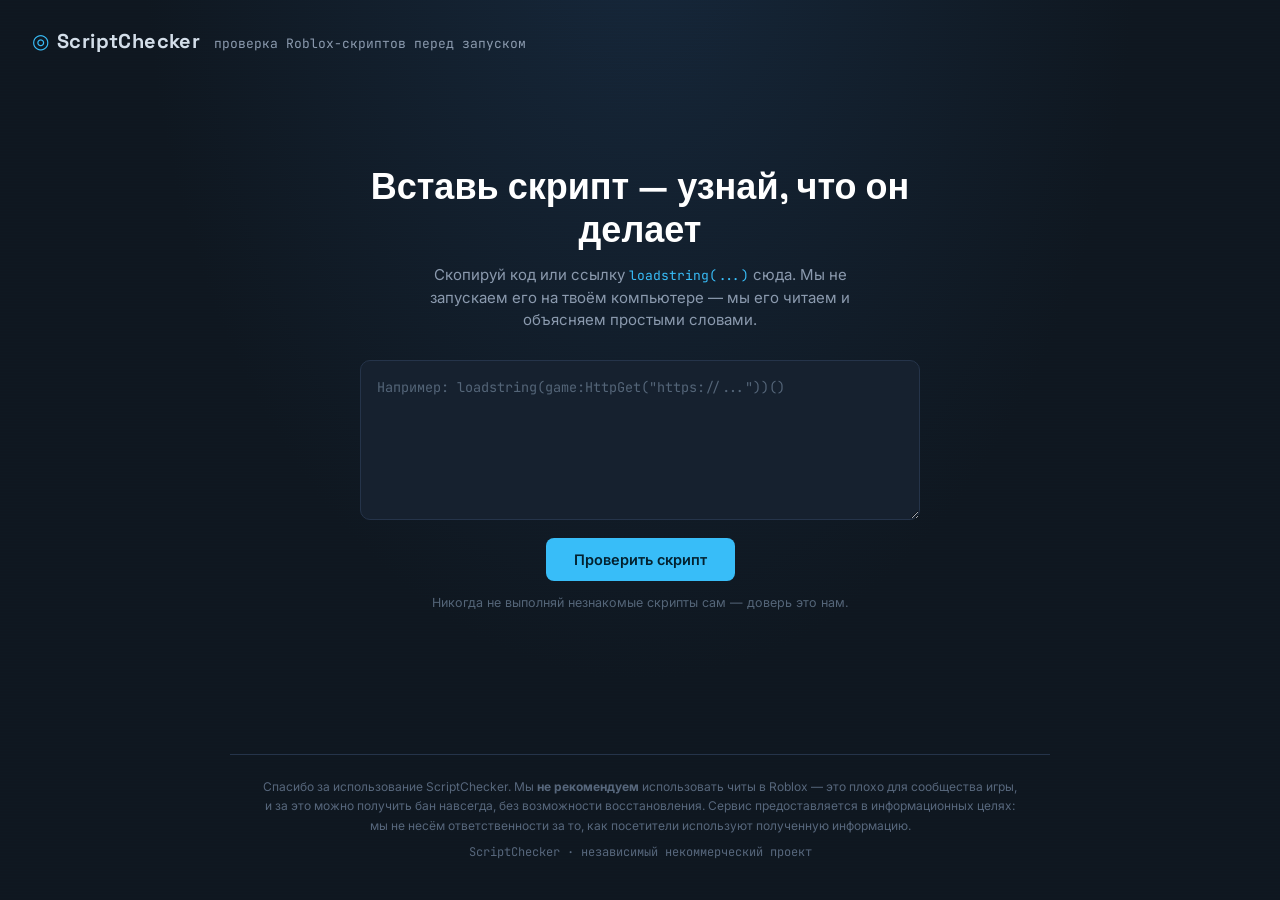
==== index.html @ 8f2dd5c6 "Add files via upload" ====
<!DOCTYPE html>
<html lang="ru">
<head>
<meta charset="UTF-8">
<meta name="viewport" content="width=device-width, initial-scale=1.0">
<title>ScriptChecker — проверка скриптов Roblox</title>
<link rel="preconnect" href="https://fonts.googleapis.com">
<link href="https://fonts.googleapis.com/css2?family=Space+Grotesk:wght@500;600;700&family=Inter:wght@400;500;600&family=JetBrains+Mono:wght@400;500&display=swap" rel="stylesheet">
<link rel="stylesheet" href="style.css">
</head>
<body>

<div class="scanlines"></div>

<header class="topbar">
  <div class="brand">
    <span class="brand-mark">◎</span>
    <span class="brand-name">ScriptChecker</span>
  </div>
  <div class="topbar-sub">проверка Roblox-скриптов перед запуском</div>
</header>

<main class="stage">

  <!-- STEP 1: input -->
  <section id="inputStage" class="stage-panel">
    <h1 class="hero-title">Вставь скрипт — узнай, что он делает</h1>
    <p class="hero-sub">Скопируй код или ссылку <code>loadstring(...)</code> сюда. Мы не запускаем его на твоём компьютере — мы его читаем и объясняем простыми словами.</p>

    <textarea id="scriptInput" class="script-input" placeholder='Например: loadstring(game:HttpGet("https://..."))()' spellcheck="false"></textarea>

    <button id="checkBtn" class="btn-primary">Проверить скрипт</button>
    <p class="hint">Никогда не выполняй незнакомые скрипты сам — доверь это нам.</p>
  </section>

  <!-- STEP 2: scanning -->
  <section id="scanStage" class="stage-panel hidden">
    <div class="radar">
      <div class="radar-ring"></div>
      <div class="radar-ring ring2"></div>
      <div class="radar-sweep"></div>
      <div class="radar-core">◎</div>
    </div>
    <p class="scan-label" id="scanLabel">Читаем код…</p>
  </section>

  <!-- STEP 3: result -->
  <section id="resultStage" class="stage-panel hidden">

    <div class="gauge-wrap">
      <svg class="gauge" viewBox="0 0 200 200">
        <circle class="gauge-track" cx="100" cy="100" r="86"></circle>
        <circle id="gaugeArc" class="gauge-arc" cx="100" cy="100" r="86"></circle>
      </svg>
      <div class="gauge-center">
        <span id="scoreNumber" class="score-number">0</span>
        <span class="score-percent">%</span>
      </div>
    </div>

    <h2 id="verdictTitle" class="verdict-title">—</h2>
    <p id="verdictSub" class="verdict-sub">—</p>

    <button id="detailsBtn" class="btn-secondary">Просмотреть результат</button>

    <div id="detailsPanel" class="details-panel hidden">
      <ul id="findingsList" class="findings-list"></ul>
      <p class="details-footnote">Мы показываем только то, <b>что скрипт пытается делать</b> — не сам код.</p>
    </div>

    <button id="resetBtn" class="btn-ghost">Проверить другой скрипт</button>
  </section>

</main>

<footer class="site-footer">
  <p>
    Спасибо за использование ScriptChecker. Мы <b>не рекомендуем</b> использовать читы в Roblox — это плохо
    для сообщества игры, и за это можно получить бан навсегда, без возможности восстановления.
    Сервис предоставляется в информационных целях: мы не несём ответственности за то, как посетители
    используют полученную информацию.
  </p>
  <p class="footer-org">ScriptChecker · независимый некоммерческий проект</p>
</footer>

<script src="script.js"></script>
</body>
</html>
---- style.css ----
:root{
  --ink:#0F1720;
  --panel:#16212F;
  --panel-2:#1E2C3D;
  --line:#25344A;
  --mist:#8B9AAE;
  --fog:#D3DEE9;
  --safe:#4ADE80;
  --caution:#FBBF24;
  --danger:#F87171;
  --cyan:#38BDF8;
  --font-display:'Space Grotesk', sans-serif;
  --font-body:'Inter', sans-serif;
  --font-mono:'JetBrains Mono', monospace;
}

*{box-sizing:border-box;}
html,body{margin:0;padding:0;}
body{
  background:
    radial-gradient(ellipse at 50% -10%, #16273a 0%, var(--ink) 55%);
  color:var(--fog);
  font-family:var(--font-body);
  min-height:100vh;
  display:flex;
  flex-direction:column;
  position:relative;
  overflow-x:hidden;
}

.scanlines{
  pointer-events:none;
  position:fixed; inset:0;
  background:repeating-linear-gradient(
    to bottom,
    rgba(56,189,248,0.025) 0px,
    rgba(56,189,248,0.025) 1px,
    transparent 1px,
    transparent 3px
  );
  mix-blend-mode:overlay;
  z-index:1;
}

.topbar{
  display:flex;
  align-items:baseline;
  gap:14px;
  padding:28px 32px 0;
  z-index:2;
}
.brand{display:flex; align-items:center; gap:8px;}
.brand-mark{color:var(--cyan); font-size:20px;}
.brand-name{
  font-family:var(--font-display);
  font-weight:700;
  font-size:20px;
  letter-spacing:0.02em;
  color:var(--fog);
}
.topbar-sub{
  color:var(--mist);
  font-size:13px;
  font-family:var(--font-mono);
}

.stage{
  flex:1;
  display:flex;
  align-items:center;
  justify-content:center;
  padding:40px 20px 60px;
  z-index:2;
}
.stage-panel{
  width:100%;
  max-width:560px;
  display:flex;
  flex-direction:column;
  align-items:center;
  text-align:center;
  animation:fadeIn 0.5s ease;
}
.hidden{display:none;}
@keyframes fadeIn{
  from{opacity:0; transform:translateY(8px);}
  to{opacity:1; transform:translateY(0);}
}

.hero-title{
  font-family:var(--font-display);
  font-weight:600;
  font-size:clamp(26px,4vw,36px);
  line-height:1.2;
  margin:0 0 12px;
  color:#fff;
}
.hero-sub{
  color:var(--mist);
  font-size:15px;
  line-height:1.5;
  max-width:460px;
  margin:0 0 28px;
}
.hero-sub code{
  font-family:var(--font-mono);
  color:var(--cyan);
  font-size:13px;
}

.script-input{
  width:100%;
  min-height:160px;
  resize:vertical;
  background:var(--panel);
  border:1px solid var(--line);
  border-radius:10px;
  color:var(--fog);
  font-family:var(--font-mono);
  font-size:13.5px;
  line-height:1.6;
  padding:16px;
  outline:none;
  transition:border-color 0.15s ease, box-shadow 0.15s ease;
}
.script-input::placeholder{color:#546578;}
.script-input:focus{
  border-color:var(--cyan);
  box-shadow:0 0 0 3px rgba(56,189,248,0.15);
}

.btn-primary, .btn-secondary, .btn-ghost{
  font-family:var(--font-body);
  font-weight:600;
  font-size:14.5px;
  border:none;
  border-radius:8px;
  cursor:pointer;
  padding:13px 28px;
  transition:transform 0.12s ease, filter 0.12s ease;
}
.btn-primary{
  margin-top:18px;
  background:var(--cyan);
  color:#03212f;
}
.btn-primary:hover{filter:brightness(1.08); transform:translateY(-1px);}
.btn-primary:active{transform:translateY(0);}

.hint{
  margin-top:14px;
  color:#546578;
  font-size:12.5px;
}

/* focus visibility */
button:focus-visible, textarea:focus-visible{
  outline:2px solid var(--cyan);
  outline-offset:2px;
}

/* --- scanning stage --- */
.radar{
  position:relative;
  width:160px;
  height:160px;
  display:flex;
  align-items:center;
  justify-content:center;
  margin-bottom:24px;
}
.radar-ring{
  position:absolute;
  inset:0;
  border-radius:50%;
  border:1px solid rgba(56,189,248,0.25);
}
.ring2{
  inset:22px;
  border-color:rgba(56,189,248,0.35);
}
.radar-sweep{
  position:absolute;
  inset:0;
  border-radius:50%;
  background:conic-gradient(from 0deg, rgba(56,189,248,0.55), transparent 35%);
  animation:spin 1.4s linear infinite;
}
.radar-core{
  position:relative;
  z-index:1;
  color:var(--cyan);
  font-size:22px;
  background:var(--ink);
  width:46px; height:46px;
  border-radius:50%;
  display:flex; align-items:center; justify-content:center;
  border:1px solid rgba(56,189,248,0.4);
}
@keyframes spin{ to{ transform:rotate(360deg); } }

.scan-label{
  font-family:var(--font-mono);
  color:var(--mist);
  font-size:13.5px;
}

/* --- result stage --- */
.gauge-wrap{
  position:relative;
  width:180px; height:180px;
  margin-bottom:18px;
}
.gauge{ width:100%; height:100%; transform:rotate(-90deg); }
.gauge-track{
  fill:none;
  stroke:var(--panel-2);
  stroke-width:12;
}
.gauge-arc{
  fill:none;
  stroke:var(--cyan);
  stroke-width:12;
  stroke-linecap:round;
  stroke-dasharray:540;
  stroke-dashoffset:540;
  transition:stroke-dashoffset 1s cubic-bezier(.3,.9,.3,1), stroke 0.3s ease;
}
.gauge-center{
  position:absolute; inset:0;
  display:flex; align-items:baseline; justify-content:center; gap:2px;
  font-family:var(--font-display);
}
.score-number{ font-size:44px; font-weight:700; color:#fff; }
.score-percent{ font-size:18px; color:var(--mist); }

.verdict-title{
  font-family:var(--font-display);
  font-size:22px;
  font-weight:600;
  margin:4px 0 4px;
  color:#fff;
}
.verdict-sub{
  color:var(--mist);
  font-size:14px;
  max-width:420px;
  margin:0 0 20px;
}

.btn-secondary{
  background:var(--panel-2);
  color:var(--fog);
  border:1px solid var(--line);
}
.btn-secondary:hover{ border-color:var(--cyan); color:#fff; }

.btn-ghost{
  margin-top:14px;
  background:transparent;
  color:var(--mist);
  text-decoration:underline;
  text-underline-offset:3px;
  padding:8px 10px;
}
.btn-ghost:hover{ color:var(--fog); }

.details-panel{
  width:100%;
  margin-top:18px;
  text-align:left;
  animation:fadeIn 0.35s ease;
}
.findings-list{
  list-style:none;
  margin:0 0 12px;
  padding:0;
  display:flex;
  flex-direction:column;
  gap:10px;
}
.finding{
  background:var(--panel);
  border:1px solid var(--line);
  border-left:3px solid var(--mist);
  border-radius:8px;
  padding:12px 14px;
  font-size:13.5px;
  line-height:1.5;
}
.finding.sev-high{ border-left-color:var(--danger); }
.finding.sev-medium{ border-left-color:var(--caution); }
.finding.sev-low{ border-left-color:var(--cyan); }
.finding.sev-none{ border-left-color:var(--safe); }
.finding-title{
  font-weight:600;
  color:#fff;
  margin-bottom:3px;
  font-size:13.5px;
}
.finding-desc{ color:var(--mist); }

.details-footnote{
  color:#546578;
  font-size:12px;
  text-align:center;
}

.site-footer{
  z-index:2;
  border-top:1px solid var(--line);
  padding:22px 32px 30px;
  max-width:820px;
  margin:0 auto;
  text-align:center;
}
.site-footer p{
  color:#57677c;
  font-size:12px;
  line-height:1.6;
  margin:0 0 8px;
}
.footer-org{
  font-family:var(--font-mono);
  color:#3c4a5c;
  font-size:11.5px;
}

@media (prefers-reduced-motion: reduce){
  .radar-sweep{ animation:none; }
  .gauge-arc{ transition:none; }
}
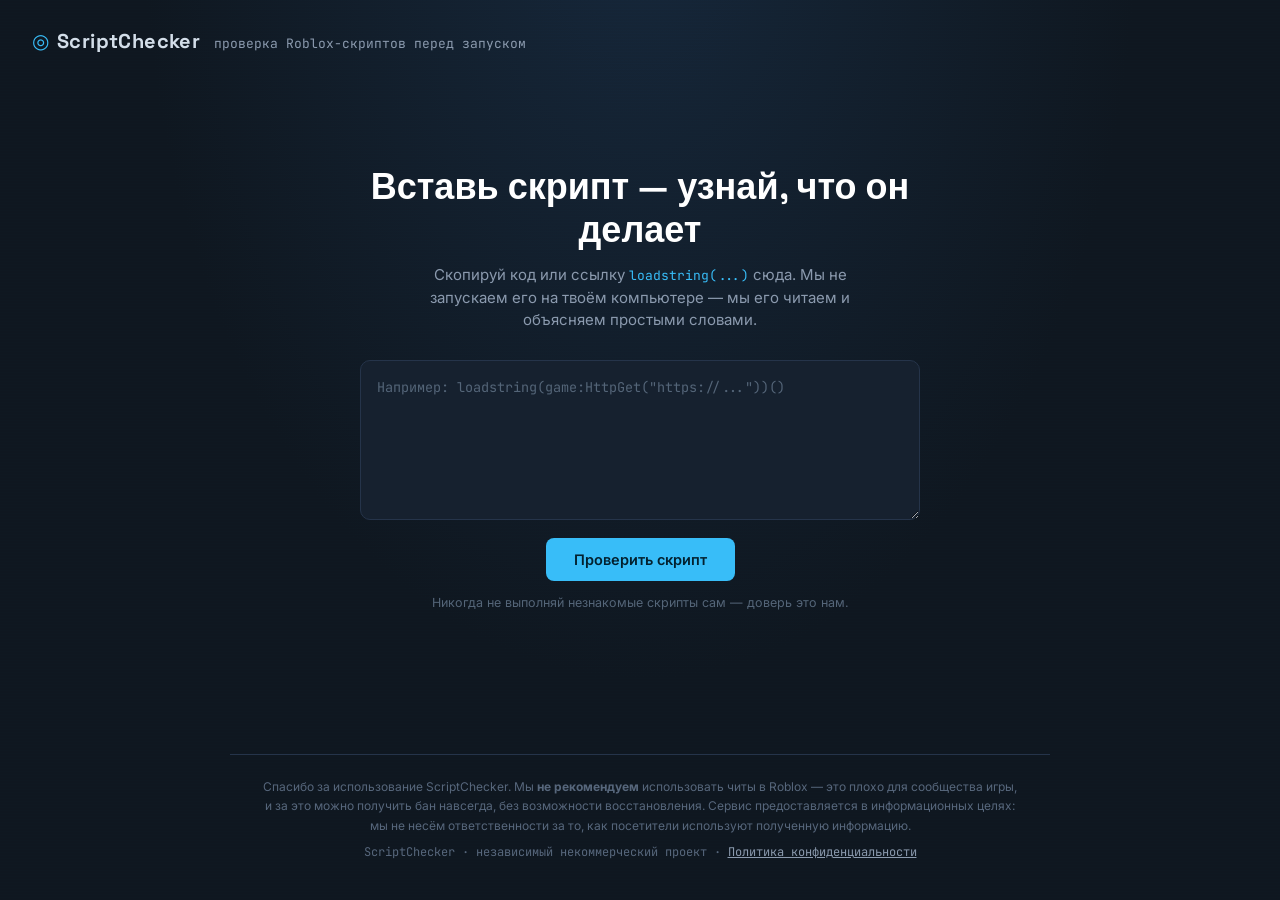
==== commit 09d04348: "Update index.html" ====
--- a/index.html
+++ b/index.html
@@ -4,9 +4,19 @@
 <meta charset="UTF-8">
 <meta name="viewport" content="width=device-width, initial-scale=1.0">
 <title>ScriptChecker — проверка скриптов Roblox</title>
+<meta name="description" content="ScriptChecker — проверь Roblox-скрипт на безопасность перед запуском. Узнай, ворует ли скрипт твои данные, бесплатно и без установки.">
+<meta name="keywords" content="roblox script checker, проверка скриптов roblox, безопасность roblox">
+<meta name="google-site-verification" content="65Kx2sCb3cwX4KdHgYUUWQv-bFKd4xBCSSZTzXvOYfM" />
 <link rel="preconnect" href="https://fonts.googleapis.com">
 <link href="https://fonts.googleapis.com/css2?family=Space+Grotesk:wght@500;600;700&family=Inter:wght@400;500;600&family=JetBrains+Mono:wght@400;500&display=swap" rel="stylesheet">
 <link rel="stylesheet" href="style.css">
+<script async src="https://www.googletagmanager.com/gtag/js?id=G-9G47VQ1P26"></script>
+<script>
+  window.dataLayer = window.dataLayer || [];
+  function gtag(){dataLayer.push(arguments);}
+  gtag('js', new Date());
+  gtag('config', 'G-9G47VQ1P26');
+</script>
 </head>
 <body>
 
@@ -80,7 +90,10 @@
     Сервис предоставляется в информационных целях: мы не несём ответственности за то, как посетители
     используют полученную информацию.
   </p>
-  <p class="footer-org">ScriptChecker · независимый некоммерческий проект</p>
+  <p class="footer-org">
+    ScriptChecker · независимый некоммерческий проект ·
+    <a href="privacy.html" style="color:#8B9AAE;">Политика конфиденциальности</a>
+  </p>
 </footer>
 
 <script src="script.js"></script>
